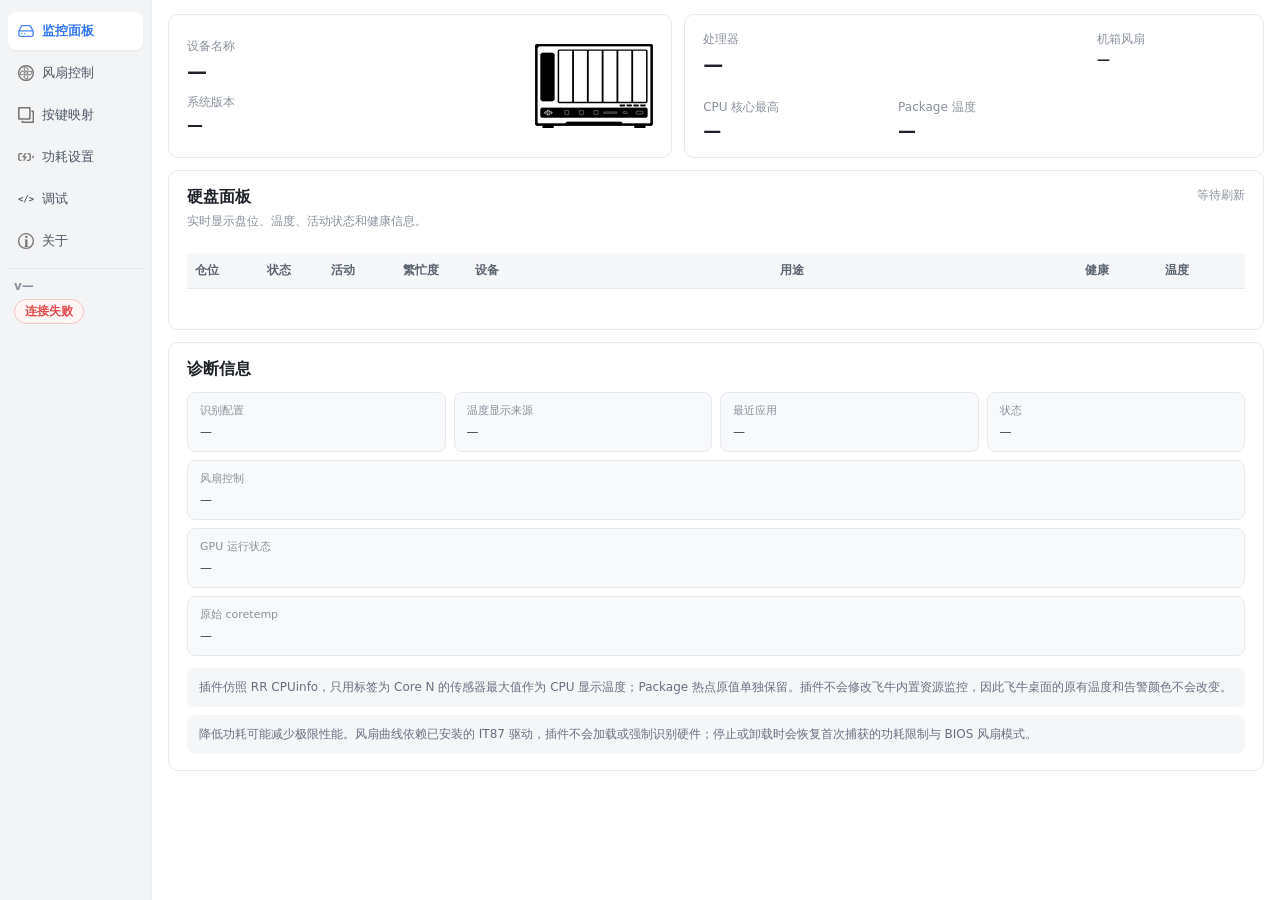
==== debian-tui/lanrenbao/ui/index.html @ d99d3976 "feat(debian-tui): native-Go tank panel, zero-dependency single-file delivery Rewrite the Debian fron" ====
<!doctype html>
<html lang="zh-CN">
<head>
  <meta charset="utf-8">
  <meta name="viewport" content="width=device-width, initial-scale=1">
  <title>TAD6S4N模块</title>
  <link rel="stylesheet" href="styles.css?v=0.10.8">
</head>
<body>
  <main class="shell">
    <div class="app-layout">
      <aside class="app-sidebar">
        <nav class="app-tabs" role="tablist" aria-label="插件功能">
          <button id="tab-temperature" type="button" role="tab" aria-selected="true" aria-controls="panel-temperature" tabindex="0"><img src="images/panel/监控面板图标.svg" alt="">监控面板</button>
          <button id="tab-fan" type="button" role="tab" aria-selected="false" aria-controls="panel-fan" tabindex="-1"><img src="images/panel/风扇控制图标.svg" alt="">风扇控制</button>
          <button id="tab-gpio" type="button" role="tab" aria-selected="false" aria-controls="panel-gpio" tabindex="-1"><img src="images/panel/按键映射图标.svg" alt="">按键映射</button>
          <button id="tab-power" type="button" role="tab" aria-selected="false" aria-controls="panel-power" tabindex="-1"><img src="images/panel/功耗设置图标.svg" alt="">功耗设置</button>
          <button id="tab-debug" type="button" role="tab" aria-selected="false" aria-controls="panel-debug" tabindex="-1"><span class="debug-tab-icon" aria-hidden="true">&lt;/&gt;</span>调试</button>
          <button id="tab-about" type="button" role="tab" aria-selected="false" aria-controls="panel-about" tabindex="-1"><img src="images/panel/关于我们图标.svg" alt="">关于</button>
        </nav>
        <section class="sidebar-meta" aria-label="插件信息">
          <span id="app-version" class="app-version">v—</span>
          <div class="health-summary">
            <span id="health" class="badge pending" tabindex="0" aria-describedby="health-tooltip">读取中</span>
            <div id="health-tooltip" class="health-tooltip" role="tooltip">正在读取模块状态…</div>
          </div>
        </section>
      </aside>

      <form id="config-form" class="tab-form">
        <section id="panel-temperature" class="tab-panel" role="tabpanel" aria-labelledby="tab-temperature">
          <section class="overview-grid" aria-label="设备状态">
            <article class="card device-identity">
              <div class="device-copy">
                <span>设备名称</span>
                <strong id="device-name">—</strong>
                <span>系统版本</span>
                <b id="os-version">—</b>
              </div>
              <img src="images/panel/设备外观图.svg" alt="TAD6S4N 设备外观">
            </article>
            <article class="card device-stats">
              <div class="processor-overview">
                <div>
                  <span>处理器</span>
                  <strong id="cpu-model">—</strong>
                </div>
                <div class="temperature-pair">
                  <p><span id="cpu-display-label">CPU 核心最高</span><b id="cpu-display-temperature">—</b></p>
                  <p><span>Package 温度</span><b id="package-temperature">—</b></p>
                </div>
              </div>
              <div class="fan-overview">
                <span>机箱风扇</span>
                <div id="fan-rpm-list" class="fan-rpm-list"><strong id="fan-rpm">—</strong></div>
              </div>
            </article>
          </section>

          <section class="card storage-panel" aria-labelledby="storage-heading">
            <div class="panel-heading">
              <div>
                <h2 id="storage-heading">硬盘面板</h2>
                <p>实时显示盘位、温度、活动状态和健康信息。</p>
              </div>
              <span id="storage-updated" class="table-meta">等待刷新</span>
            </div>
            <div id="storage-visual" class="storage-visual" aria-label="硬盘机箱槽位图"></div>
            <div class="table-scroll">
              <table class="status-table storage-table">
                <thead><tr><th class="storage-col-slot">仓位</th><th class="storage-col-state">状态</th><th class="storage-col-activity">活动</th><th class="storage-col-util">繁忙度</th><th class="storage-col-device"><span class="storage-head-device">设备</span><span class="storage-head-model">型号</span></th><th class="storage-col-purpose">用途</th><th class="storage-col-health">健康</th><th class="storage-col-temp">温度</th></tr></thead>
                <tbody id="storage-body"></tbody>
              </table>
            </div>
            <p id="storage-error" class="inline-status"></p>
          </section>

          <section class="card details">
            <h2>诊断信息</h2>
            <dl class="diagnostic-grid">
              <div class="diagnostic-card"><dt>识别配置</dt><dd id="profile">—</dd></div>
              <div class="diagnostic-card"><dt>温度显示来源</dt><dd id="temperature-source">—</dd></div>
              <div class="diagnostic-card"><dt>最近应用</dt><dd id="last-apply">—</dd></div>
              <div class="diagnostic-card"><dt>状态</dt><dd id="last-error">—</dd></div>
              <div class="diagnostic-card diagnostic-wide"><dt>风扇控制</dt><dd id="fan-control" class="diagnostic-chips">—</dd></div>
              <div class="diagnostic-card diagnostic-wide"><dt>GPU 运行状态</dt><dd id="gpu-runtime" class="diagnostic-chips">—</dd></div>
              <div class="diagnostic-card diagnostic-wide"><dt>原始 coretemp</dt><dd id="temperature-sensors" class="diagnostic-chips sensor-chips">—</dd></div>
            </dl>
            <p class="notice temperature-notice">插件仿照 RR CPUinfo，只用标签为 Core N 的传感器最大值作为 CPU 显示温度；Package 热点原值单独保留。插件不会修改飞牛内置资源监控，因此飞牛桌面的原有温度和告警颜色不会改变。</p>
            <p class="notice">降低功耗可能减少极限性能。风扇曲线依赖已安装的 IT87 驱动，插件不会加载或强制识别硬件；停止或卸载时会恢复首次捕获的功耗限制与 BIOS 风扇模式。</p>
          </section>
        </section>

        <section id="panel-fan" class="tab-panel" role="tabpanel" aria-labelledby="tab-fan" hidden>
          <div id="fan-driver-warning" class="fan-driver-warning" role="alert" hidden>
            <span class="warning-icon" aria-hidden="true">!</span>
            <div>
              <strong id="fan-warning-title">未检测到或未加载 IT87 风扇驱动</strong>
              <p><span id="fan-warning-description">风扇转速和 PWM 控制暂不可用。</span> <a id="fan-warning-driver-link" href="https://github.com/IamAyang233/fnos-it87-kmod" target="_blank" rel="noopener noreferrer">前往 GitHub 下载并安装 IT87 驱动</a></p>
            </div>
          </div>
          <section class="card fan-editor" aria-labelledby="fan-heading">
            <div class="panel-heading fan-heading">
              <div>
                <h2 id="fan-heading">CPU、HDD 与 NVMe 三温控曲线</h2>
                <p>三条曲线分别计算目标转速，始终采用较高值；传感器异常或达到紧急温度时自动满速。</p>
              </div>
              <label class="toggle"><input id="fan-enabled" type="checkbox"><span></span>启用风扇曲线</label>
            </div>

            <select id="fan-device" hidden aria-hidden="true"></select>
            <div class="field-grid fan-settings">
              <label class="field">
                <span>最低转速</span>
                <div class="input-wrap"><input id="fan-min" type="number" min="30" max="100" step="1" required><b>%</b></div>
                <small>为防止停转，最低允许 30%</small>
              </label>
              <label class="field">
                <span>紧急满速温度</span>
                <div class="input-wrap"><input id="fan-emergency" type="number" min="70" max="100" step="1" required><b>°C</b></div>
                <small>达到此温度立即强制 100%</small>
              </label>
              <label class="field">
                <span>采样间隔</span>
                <div class="input-wrap"><input id="fan-poll" type="number" min="1" max="10" step="1" required><b>秒</b></div>
                <small>建议保持 2 秒</small>
              </label>
            </div>

            <div class="curve-editors">
              <section class="curve-editor" aria-labelledby="cpu-curve-heading">
                <div class="curve-editor-heading">
                  <h3 id="cpu-curve-heading">CPU 温度曲线</h3>
                  <span>读取 coretemp 最高值</span>
                </div>
                <svg id="fan-curve-chart" class="curve-chart" viewBox="0 0 640 260" role="application" tabindex="0" aria-label="可拖拽的 CPU 温控曲线" aria-describedby="curve-help"></svg>
                <div class="curve-toolbar">
                  <div class="curve-actions">
                    <button id="curve-add" type="button">+ 增加节点</button>
                    <button id="curve-remove" type="button">删除选中节点</button>
                  </div>
                  <strong id="curve-selected">—</strong>
                </div>
                <fieldset class="curve-fan-selector"><legend>CPU 曲线控制的风扇</legend><div id="cpu-fan-options" class="curve-fan-options"></div></fieldset>
                <p id="curve-help">拖动圆点调整 CPU 温度和转速；支持 2–8 个节点，也可使用方向键微调。</p>
              </section>
              <section class="curve-editor" aria-labelledby="disk-curve-heading">
                <div class="curve-editor-heading">
                  <h3 id="disk-curve-heading">HDD/SATA 温度曲线</h3>
                  <span>取已勾选前置仓的最高温度</span>
                </div>
                <svg id="disk-curve-chart" class="curve-chart" viewBox="0 0 640 260" role="application" tabindex="0" aria-label="可拖拽的 HDD 温控曲线" aria-describedby="disk-curve-help"></svg>
                <div class="curve-toolbar">
                  <div class="curve-actions">
                    <button id="disk-curve-add" type="button">+ 增加节点</button>
                    <button id="disk-curve-remove" type="button">删除选中节点</button>
                  </div>
                  <strong id="disk-curve-selected">—</strong>
                </div>
                <fieldset class="curve-fan-selector"><legend>HDD/SATA 曲线控制的风扇</legend><div id="hdd-fan-options" class="curve-fan-options"></div></fieldset>
                <fieldset class="curve-slot-selector">
                  <legend>参与 HDD/SATA 温控的槽位</legend>
                  <p>取消勾选后，该槽位温度不再影响风扇；温度缓存约每 60 秒更新。</p>
                  <div id="hdd-slot-options" class="curve-slot-options"></div>
                </fieldset>
                <p id="disk-curve-help">默认 25°C 使用最低转速、35°C 使用 85%、50°C 使用 100%；温度来自前置 SATA 仓。</p>
              </section>
              <section class="curve-editor" aria-labelledby="nvme-curve-heading">
                <div class="curve-editor-heading">
                  <h3 id="nvme-curve-heading">NVMe 温度曲线</h3>
                  <span>取已勾选 M.2 槽的最高温度</span>
                </div>
                <svg id="nvme-curve-chart" class="curve-chart" viewBox="0 0 640 260" role="application" tabindex="0" aria-label="可拖拽的 NVMe 温控曲线" aria-describedby="nvme-curve-help"></svg>
                <div class="curve-toolbar">
                  <div class="curve-actions">
                    <button id="nvme-curve-add" type="button">+ 增加节点</button>
                    <button id="nvme-curve-remove" type="button">删除选中节点</button>
                  </div>
                  <strong id="nvme-curve-selected">—</strong>
                </div>
                <fieldset class="curve-fan-selector"><legend>NVMe 曲线控制的风扇</legend><div id="nvme-fan-options" class="curve-fan-options"></div></fieldset>
                <fieldset class="curve-slot-selector">
                  <legend>参与 NVMe/SSD 温控的槽位</legend>
                  <p>取消勾选后，该槽位温度不再影响风扇；全部取消则停用 NVMe 温控曲线。</p>
                  <div id="nvme-slot-options" class="curve-slot-options"></div>
                </fieldset>
                <p id="nvme-curve-help">默认沿用硬盘温控阈值，可独立拖拽调整；温度来自四个 M.2 槽位。</p>
              </section>
            </div>
            <p class="notice curve-notice">最终转速 = CPU、HDD/SATA 与 NVMe 三条曲线目标的最高值；某类盘温暂不可用时，该曲线不参与控制。</p>
          </section>
          <div class="actions app-actions">
            <button id="save-fan" type="button" class="primary">保存风扇控制</button>
          </div>
          <p id="message-fan" class="message" role="status" aria-live="polite"></p>
        </section>

        <section id="panel-gpio" class="tab-panel" role="tabpanel" aria-labelledby="tab-gpio" hidden>
          <section class="card gpio-editor" aria-labelledby="gpio-heading">
            <div class="panel-heading gpio-heading">
              <div>
                <h2 id="gpio-heading">机箱按键映射</h2>
                <p>固定读取主板 GPIO：复制键 0xA04/bit6、网络键 0xA00/bit3、后置重置键 0xA03/bit6；长按 3/9/15 秒可独立绑定内置动作或自定义 Bash 脚本。</p>
              </div>
              <label class="toggle"><input id="gpio-enabled" type="checkbox"><span></span>启用按键映射</label>
            </div>
            <div class="table-scroll">
              <table class="status-table gpio-table">
                <thead><tr><th>按键</th><th>长按 3 秒</th><th>长按 9 秒</th><th>长按 15 秒</th></tr></thead>
                <tbody>
                  <tr data-button="copy"><th data-label="按键"><span class="button-name"><img src="images/panel/复制按键.svg" alt="">复制按键</span></th><td data-label="长按 3 秒"><select class="gpio-action" data-stage="hold_3s"></select></td><td data-label="长按 9 秒"><select class="gpio-action" data-stage="hold_9s"></select></td><td data-label="长按 15 秒"><select class="gpio-action" data-stage="hold_15s"></select></td></tr>
                  <tr data-button="network"><th data-label="按键"><span class="button-name"><img src="images/panel/网络按键.svg" alt="">网络按键</span></th><td data-label="长按 3 秒"><select class="gpio-action" data-stage="hold_3s"></select></td><td data-label="长按 9 秒"><select class="gpio-action" data-stage="hold_9s"></select></td><td data-label="长按 15 秒"><select class="gpio-action" data-stage="hold_15s"></select></td></tr>
                  <tr data-button="rear_reset"><th data-label="按键"><span class="button-name"><img src="images/panel/RESET按键.svg" alt="">后置重置按键</span></th><td data-label="长按 3 秒"><select class="gpio-action" data-stage="hold_3s"></select></td><td data-label="长按 9 秒"><select class="gpio-action" data-stage="hold_9s"></select></td><td data-label="长按 15 秒"><select class="gpio-action" data-stage="hold_15s"></select></td></tr>
                </tbody>
              </table>
            </div>
            <p id="gpio-status" class="inline-status">按键映射默认关闭。</p>
            <p class="notice">短按不会触发动作；达到长按阈值时会尝试蜂鸣并闪灯确认，松开后执行对应动作。自定义脚本由插件服务以 root 运行，单次最长 30 秒并限制日志输出。请只保存你完全信任的脚本。</p>
          </section>
          <section class="card gpio-scripts-panel" aria-labelledby="gpio-scripts-heading">
            <div class="panel-heading">
              <div>
                <h2 id="gpio-scripts-heading">Shell 脚本管理</h2>
                <p>新增或编辑 Bash 脚本后，再到上方长按下拉框选择对应脚本；最后点击“保存按钮控制”统一持久化。</p>
              </div>
              <button id="gpio-script-add" type="button" class="primary">+ 新增脚本</button>
            </div>
            <div id="gpio-script-list" class="gpio-script-list"></div>
            <div id="gpio-script-editor" class="gpio-script-editor" hidden>
              <input id="gpio-script-id" type="hidden">
              <label class="field script-name-field">
                <span>脚本名称</span>
                <input id="gpio-script-name" class="text-input" type="text" maxlength="64" placeholder="例如：重启 Docker 服务" autocomplete="off">
              </label>
              <label class="script-body-label" for="gpio-script-body">Bash 脚本内容</label>
              <div class="bash-editor">
                <pre id="gpio-script-highlight" aria-hidden="true"><code></code></pre>
                <textarea id="gpio-script-body" aria-label="Bash 脚本内容" spellcheck="false" autocapitalize="off" autocomplete="off" wrap="off" placeholder="#!/usr/bin/env bash&#10;set -euo pipefail&#10;&#10;# 在这里编写脚本"></textarea>
              </div>
              <div class="script-editor-footer">
                <span id="gpio-script-size">0 / 65536 字节</span>
                <div class="actions">
                  <button id="gpio-script-cancel" type="button">取消</button>
                  <button id="gpio-script-commit" type="button" class="primary">应用脚本修改</button>
                </div>
              </div>
            </div>
            <p id="gpio-script-message" class="inline-status" role="status" aria-live="polite"></p>
            <p class="notice script-risk-notice">高风险功能：脚本拥有 root 权限，可以修改或删除系统数据。插件只负责固定使用 Bash、限制执行时间和输出大小，不会分析脚本是否安全。</p>
          </section>
          <div class="actions app-actions">
            <button id="save-gpio" type="button" class="primary">保存按钮控制</button>
          </div>
          <p id="message-gpio" class="message" role="status" aria-live="polite"></p>
        </section>

        <section id="panel-power" class="tab-panel" role="tabpanel" aria-labelledby="tab-power" hidden>
          <section class="card power-panel" aria-labelledby="power-heading">
            <div class="panel-heading">
              <div>
                <h2 id="power-heading">功耗模式</h2>
                <p>根据处理器自动提供节能、标准和性能配置，也可切换到自定义功耗。</p>
              </div>
              <label class="toggle"><input id="enabled" type="checkbox"><span></span>启用限制</label>
            </div>
            <div id="power-modes" class="power-modes" role="radiogroup" aria-label="功耗模式">
              <label><input type="radio" name="power-mode" value="saving"><span>节能</span></label>
              <label><input type="radio" name="power-mode" value="standard"><span>标准</span></label>
              <label><input type="radio" name="power-mode" value="performance"><span>性能</span></label>
              <label><input type="radio" name="power-mode" value="custom"><span>自定义</span></label>
            </div>
            <div class="power-current"><span>当前 PL1 <b id="current-pl1">—</b></span><span>当前 PL2 <b id="current-pl2">—</b></span></div>
            <div id="power-custom-fields" class="field-grid power-settings">
              <label class="field"><span>PL1 持续功耗</span><div class="input-wrap"><input id="pl1" type="number" step="1" required><b>W</b></div><small id="pl1-range">—</small></label>
              <label class="field"><span>PL2 短时功耗</span><div class="input-wrap"><input id="pl2" type="number" step="1" required><b>W</b></div><small id="pl2-range">—</small></label>
              <label class="field"><span>自动校验间隔</span><div class="input-wrap"><input id="interval" type="number" min="5" max="300" step="1" required><b>秒</b></div><small>系统或休眠恢复覆盖限制后自动重应用</small></label>
            </div>
            <p class="notice">预设值始终受当前处理器与 RAPL 硬件上限约束；性能模式不会越过插件识别的安全范围。</p>
          </section>
          <div class="actions app-actions">
            <button id="save-global" type="button" class="primary">保存功耗设置</button>
            <button id="apply-now" type="button">立即重应用</button>
            <button id="restore" type="button" class="danger">恢复安装前配置</button>
          </div>
          <p id="message-global" class="message" role="status" aria-live="polite"></p>
        </section>

        <section id="panel-debug" class="tab-panel" role="tabpanel" aria-labelledby="tab-debug" hidden>
          <section class="card debug-panel" aria-labelledby="debug-heading">
            <div class="panel-heading">
              <div>
                <h2 id="debug-heading">调试报告</h2>
                <p>生成可供排查问题使用的模块诊断报告。报告仅来自调试接口，不包含当前页面状态序列化。</p>
              </div>
            </div>
            <div class="actions debug-actions">
              <button id="debug-generate-report" type="button" class="primary">生成调试报告</button>
              <button id="debug-copy-report" type="button" disabled>复制报告</button>
              <button id="debug-download-report" type="button" disabled>下载报告</button>
              <button id="debug-open-issue" type="button" disabled>打开 GitHub Issue</button>
            </div>
            <p id="debug-report-meta" class="debug-report-meta">尚未生成报告</p>
            <textarea id="debug-report" class="debug-report" readonly spellcheck="false" aria-label="调试报告内容" placeholder="点击“生成调试报告”获取报告"></textarea>
            <p id="debug-status" class="message" role="status" aria-live="polite">可以生成一份新的调试报告。</p>
          </section>
        </section>

        <section id="panel-about" class="tab-panel" role="tabpanel" aria-labelledby="tab-about" hidden>
          <section class="card about-panel">
            <div class="about-heading">
              <img src="images/panel/设备外观图.svg" alt="TAD6S4N">
              <div>
                <h2>TAD6S4N模块</h2>
                <p>为 TANK TAD6S4N 机型定制，其它硬件目前未做完整适配。</p>
                <p class="about-version-line">当前版本 <strong id="about-version">v—</strong></p>
                <div class="about-health-line">
                  <span>运行状态</span>
                  <span id="about-health" class="badge pending">读取中</span>
                </div>
                <p id="about-health-detail" class="about-health-detail">正在读取模块状态…</p>
              </div>
            </div>
            <div class="about-features">
              <article><h3>监控面板</h3><p>显示主机名称、系统版本、CPU 型号温度、风扇转速，以及硬盘位置、温度、活动和健康状态。</p></article>
              <article><h3>风扇控制</h3><p>通过 CPU、HDD 和 NVMe 三条温度曲线智能调度散热，并支持按风扇独立选择温度来源。</p></article>
              <article><h3>按键映射</h3><p>适配前置复制、网络按键和后置 RESET 孔，每个按键支持四种触发时长与自定义 Bash 脚本。</p></article>
              <article><h3>功耗设置</h3><p>提供节能、标准、性能和自定义功耗模式，直观限制 PL1 与 PL2 功耗墙。</p></article>
            </div>
            <section class="about-project" aria-label="项目与更新">
              <div>
                <h3>项目与更新</h3>
                <p>可前往 GitHub 查看源码，或手动检查是否有新版本。进入插件时不会自动联网检查。</p>
              </div>
              <div class="about-actions">
                <a class="about-action" href="https://github.com/luodaoyi/TAD6S4N10G-fnos" target="_blank" rel="noopener noreferrer">GitHub 仓库</a>
                <button id="check-updates" type="button" class="primary">检查更新</button>
                <a id="update-release-link" class="about-action about-update-link" href="https://github.com/luodaoyi/TAD6S4N10G-fnos/releases" target="_blank" rel="noopener noreferrer" hidden>前往更新</a>
              </div>
              <p id="update-status" class="update-status" role="status" aria-live="polite">点击检查是否有新版本</p>
            </section>
            <p class="notice">风扇功能需要先安装 IT87 驱动。插件开发：<a href="https://mi-d.cn" target="_blank" rel="noopener noreferrer">mi-d.cn</a> · <a href="https://tank-g.taobao.com/" target="_blank" rel="noopener noreferrer">TANK</a></p>
          </section>
        </section>
      </form>
    </div>
  </main>
  <div id="app-modal" class="app-modal" hidden>
    <div class="app-modal-backdrop" data-modal-close></div>
    <div class="app-modal-dialog" role="dialog" aria-modal="true" aria-labelledby="app-modal-title">
      <h3 id="app-modal-title">详细信息</h3>
      <p id="app-modal-body"></p>
      <button id="app-modal-close" type="button" class="primary" data-modal-close>关闭</button>
    </div>
  </div>
  <script src="app.js?v=0.10.8" defer></script>
</body>
</html>
---- debian-tui/lanrenbao/ui/styles.css ----
:root {
  color-scheme: light;
  --bg: #f3f4f6;
  --sidebar: #f3f4f6;
  --surface: #ffffff;
  --line: #e6e8ed;
  --line-strong: #d5d9e0;
  --primary: #3478f6;
  --primary-hover: #2b6ae8;
  --primary-soft: #eaf2ff;
  --text: #1f2329;
  --muted: #8a919c;
  --label: #5c6470;
  --success: #2ba471;
  --warning: #d8922a;
  --danger: #e24c4c;
  --radius: 10px;
  --radius-sm: 6px;
  font-family: "PingFang SC", "Microsoft YaHei UI", "Microsoft YaHei", system-ui, sans-serif;
  color: var(--text);
  background: var(--bg);
}

* { box-sizing: border-box; }

html, body {
  height: 100%;
  margin: 0;
  overflow: hidden;
  background: var(--bg);
}

h2, h3, p { margin-top: 0; }
h2 {
  margin-bottom: 4px;
  color: var(--text);
  font-size: 16px;
  font-weight: 700;
  letter-spacing: 0;
}
h3 {
  margin-bottom: 0;
  font-size: 14px;
  font-weight: 700;
}

button, input, select, textarea { font: inherit; }

.shell,
.app-layout {
  height: 100%;
  min-height: 0;
  min-width: 0;
  overflow: hidden;
  background: var(--bg);
}

.app-layout {
  display: grid;
  grid-template-columns: 152px minmax(0, 1fr);
}

.app-sidebar {
  display: flex;
  flex-direction: column;
  min-width: 0;
  min-height: 0;
  padding: 12px 8px 10px;
  overflow-x: hidden;
  overflow-y: auto;
  overscroll-behavior: contain;
  border-right: 1px solid #eceef2;
  background: var(--sidebar);
}

.app-tabs {
  display: flex;
  flex: 0 0 auto;
  flex-direction: column;
  gap: 4px;
  min-height: auto;
  overflow: visible;
}

.app-tabs button {
  display: flex;
  gap: 8px;
  align-items: center;
  width: 100%;
  height: 38px;
  min-height: 38px;
  padding: 0 10px;
  border: 0;
  border-radius: 8px;
  color: #4b5563;
  background: transparent;
  text-align: left;
  font-size: 13px;
  font-weight: 500;
  cursor: pointer;
}

.app-tabs button > img {
  width: 16px;
  height: 16px;
  object-fit: contain;
  opacity: .72;
}

.debug-tab-icon {
  display: inline-flex;
  justify-content: center;
  align-items: center;
  width: 16px;
  height: 16px;
  color: currentColor;
  font: 700 9px/1 ui-monospace, SFMono-Regular, Menlo, Consolas, monospace;
}

.app-tabs button[aria-selected="true"] {
  color: var(--primary);
  background: #fff;
  box-shadow: 0 1px 2px rgba(31, 35, 41, .06);
  font-weight: 650;
}

.app-tabs button[aria-selected="true"] > img {
  opacity: 1;
  filter: invert(39%) sepia(86%) saturate(1804%) hue-rotate(201deg) brightness(98%) contrast(96%);
}

.app-tabs button:hover:not([aria-selected="true"]) { background: rgba(255, 255, 255, .55); }
.app-tabs button:focus-visible,
button:focus-visible,
select:focus-visible,
input:focus-visible,
.curve-chart:focus-visible,
.badge:focus-visible {
  outline: 2px solid rgba(52, 120, 246, .45);
  outline-offset: 2px;
}

.sidebar-meta {
  display: flex;
  flex-direction: column;
  gap: 6px;
  flex-shrink: 0;
  margin-top: 8px;
  padding: 10px 6px 2px;
  border-top: 1px solid var(--line);
  font-size: 12px;
}

.app-version {
  color: var(--muted);
  font-size: 12px;
  font-weight: 650;
}

#fan-device[hidden] { display: none !important; }

.badge {
  display: inline-flex;
  align-items: center;
  padding: 3px 10px;
  border: 1px solid var(--line);
  border-radius: 999px;
  color: var(--muted);
  background: #fff;
  font-size: 12px;
  font-weight: 650;
}

.badge.ok { color: var(--success); border-color: #bfe8d6; background: #f3fbf7; }
.badge.error { color: var(--danger); border-color: #f3c6c4; background: #fff6f5; }
.badge.pending { color: var(--muted); }

.health-summary { position: relative; align-self: flex-start; }
.health-summary .badge { cursor: help; }

.health-tooltip {
  position: fixed;
  z-index: 110;
  right: auto;
  bottom: 16px;
  left: 160px;
  width: min(360px, calc(100vw - 176px));
  max-height: calc(100vh - 32px);
  overflow: auto;
  padding: 10px 12px;
  border: 1px solid #e2e5ea;
  border-radius: 8px;
  color: #3a404c;
  background: #fff;
  box-shadow: 0 10px 28px rgba(31, 35, 41, .14);
  font-size: 12px;
  line-height: 1.6;
  white-space: pre-line;
  overflow-wrap: anywhere;
  opacity: 0;
  visibility: hidden;
  pointer-events: none;
}

.health-tooltip.visible,
.health-summary:hover .health-tooltip,
.health-summary:focus-within .health-tooltip {
  opacity: 1;
  visibility: visible;
}

.tab-form {
  min-width: 0;
  height: 100%;
  padding: 14px 16px 18px;
  overflow-x: hidden;
  overflow-y: auto;
  overscroll-behavior: contain;
  background: #fff;
}

.tab-panel {
  display: flex;
  flex-direction: column;
  gap: 12px;
  min-width: 0;
}

.tab-panel[hidden] { display: none !important; }

.card,
.panel,
.details {
  min-width: 0;
  padding: 16px 18px;
  border: 1px solid var(--line);
  border-radius: var(--radius);
  background: var(--surface);
}

.panel-heading {
  display: flex;
  justify-content: space-between;
  gap: 16px;
  align-items: flex-start;
  margin-bottom: 12px;
}

.panel-heading p,
small {
  color: var(--muted);
}

.panel-heading p {
  margin: 0;
  font-size: 12px;
  line-height: 1.55;
}

.fan-heading,
.gpio-heading { margin-bottom: 8px; }

.toggle {
  display: flex;
  gap: 8px;
  align-items: center;
  flex-shrink: 0;
  color: #3d4350;
  font-size: 13px;
  font-weight: 650;
  white-space: nowrap;
  cursor: pointer;
}

.toggle input { position: absolute; opacity: 0; }

.toggle span {
  position: relative;
  width: 36px;
  height: 20px;
  border-radius: 999px;
  background: #cfd3db;
  transition: .18s;
}

.toggle span::after {
  content: "";
  position: absolute;
  top: 2px;
  left: 2px;
  width: 16px;
  height: 16px;
  border-radius: 50%;
  background: #fff;
  box-shadow: 0 1px 3px rgba(0, 0, 0, .16);
  transition: .18s;
}

.toggle input:checked + span { background: var(--primary); }
.toggle input:checked + span::after { transform: translateX(16px); }

.field > span,
.script-body-label {
  display: block;
  margin-bottom: 6px;
  color: #4b5563;
  font-size: 12px;
  font-weight: 650;
}

.field-grid {
  display: grid;
  grid-template-columns: repeat(3, minmax(0, 1fr));
  gap: 12px;
}

.input-wrap {
  display: flex;
  align-items: center;
  overflow: hidden;
  border: 1px solid var(--line-strong);
  border-radius: var(--radius-sm);
  background: #fff;
}

input[type="number"] {
  min-width: 0;
  width: 100%;
  padding: 8px 10px;
  border: 0;
  outline: 0;
  color: var(--text);
  background: transparent;
  font-size: 14px;
}

select {
  width: 100%;
  max-width: 100%;
  padding: 7px 10px;
  border: 1px solid var(--line-strong);
  border-radius: 8px;
  outline: 0;
  color: var(--text);
  background: #fff;
  font-size: 12px;
}

select:focus,
.input-wrap:focus-within,
.text-input:focus {
  border-color: #8cb4ff;
  box-shadow: 0 0 0 3px rgba(52, 120, 246, .12);
}

.input-wrap b {
  padding-right: 10px;
  color: var(--muted);
  font-size: 12px;
}

small {
  display: block;
  margin-top: 5px;
  font-size: 11px;
  line-height: 1.4;
}

.overview-grid {
  display: grid;
  grid-template-columns: minmax(0, 1fr) minmax(0, 1.15fr);
  gap: 12px;
}

.device-identity,
.device-stats {
  min-width: 0;
  min-height: 0;
}

.device-identity {
  display: flex;
  justify-content: space-between;
  gap: 12px;
  align-items: center;
}

.device-copy { min-width: 0; }

.overview-grid span,
.device-stats span,
.fan-overview > span {
  display: block;
  margin-bottom: 4px;
  color: var(--muted);
  font-size: 12px;
}

.device-identity strong,
.processor-overview strong {
  display: block;
  margin-bottom: 10px;
  color: var(--text);
  font-size: 20px;
  line-height: 1.25;
  overflow-wrap: anywhere;
}

.device-identity b,
.temperature-pair b {
  display: block;
  font-size: 16px;
  font-weight: 700;
}

.device-identity img {
  flex: 0 0 118px;
  width: 118px;
  max-height: 88px;
  object-fit: contain;
}

.device-stats {
  display: grid;
  grid-template-columns: minmax(0, 1fr) minmax(148px, auto);
  gap: 16px;
  align-items: start;
}

.processor-overview { display: grid; gap: 12px; min-width: 0; }

.temperature-pair {
  display: grid;
  grid-template-columns: 1fr 1fr;
  gap: 12px;
}

.temperature-pair p { margin: 0; }
.temperature-pair b { font-size: 18px; }

.fan-overview { min-width: 148px; }

.fan-rpm-list {
  display: grid;
  gap: 6px;
}

.fan-rpm-list p,
.fan-rpm-list strong {
  display: flex;
  justify-content: space-between;
  gap: 10px;
  align-items: baseline;
  margin: 0;
  color: var(--text);
  font-size: 13px;
  font-weight: 700;
  white-space: nowrap;
}

.fan-rpm-list p span {
  margin: 0;
  color: var(--muted);
  font-size: 11px;
  font-weight: 650;
}

.fan-rpm-list p strong {
  display: inline;
  font-size: 13px;
}

.storage-visual {
  display: grid;
  grid-template-columns: minmax(0, 52fr) minmax(0, 43fr);
  gap: clamp(18px, 3vw, 44px);
  align-items: flex-start;
  justify-content: start;
  width: auto;
  max-width: 1100px;
  margin-top: 4px;
  overflow: hidden;
}

.storage-visual-group {
  width: 100%;
  min-width: 0;
  margin: 0;
}

.storage-visual-front { padding-top: 0; }

.storage-visual-m2 .storage-visual-caption {
  position: absolute;
  z-index: 2;
  top: 13.8%;
  left: 50%;
  margin: 0;
  color: #3b424f;
  font-size: clamp(13px, 1.7vw, 16px);
  font-weight: 700;
  line-height: 1.2;
  letter-spacing: .02em;
  text-align: center;
  white-space: nowrap;
  pointer-events: none;
  transform: translate(-50%, -50%);
}

.storage-visual-frame {
  position: relative;
  overflow: hidden;
  background: transparent;
}

.storage-visual-front .storage-visual-frame { width: 100%; aspect-ratio: 37177 / 23931; }
.storage-visual-m2 .storage-visual-frame { width: 100%; aspect-ratio: 347688 / 195718; }

.storage-visual-base {
  display: block;
  width: 100%;
  height: 100%;
  object-fit: contain;
}

.storage-visual-slot {
  position: absolute;
  min-width: 0;
  min-height: 0;
  padding: 0;
  border: 0;
  color: #424955;
  background: transparent;
  text-align: center;
  line-height: 1.15;
  transform: translate(-50%, -50%);
}

.storage-slot-overlay {
  position: absolute;
  inset: 0;
  width: 100%;
  height: 100%;
  object-fit: fill;
}

.storage-slot-overlay.flipped { transform: scaleX(-1); }
.storage-slot-overlay[hidden] { display: none; }

.storage-slot-text {
  position: absolute;
  z-index: 1;
  inset: 0;
  display: flex;
  flex-direction: column;
  justify-content: center;
  align-items: center;
  gap: 2px;
  min-width: 0;
  overflow: hidden;
  padding: 0;
  pointer-events: none;
}

.storage-slot-text b,
.storage-slot-text span {
  position: static;
  max-width: 100%;
  overflow: hidden;
  text-align: center;
  text-overflow: ellipsis;
  white-space: nowrap;
  transform: none;
}
.storage-slot-text b {
  color: #2f3642;
  font-size: 22px;
  font-weight: 800;
  line-height: 1;
}
.storage-slot-text span {
  color: #353b45;
  font-size: 11px;
  font-weight: 700;
  line-height: 1.15;
}
.storage-slot-text small {
  display: block;
  color: #4b5360;
  font-size: 10px;
  font-weight: 650;
  line-height: 1.1;
}

.storage-visual-slot.tone-red .storage-slot-text span,
.storage-visual-slot.tone-red .storage-slot-text small { color: var(--danger); }
.storage-visual-slot.tone-blue .storage-slot-text span,
.storage-visual-slot.tone-blue .storage-slot-text small { color: #1f6fad; }
.storage-visual-slot.tone-gray .storage-slot-text b,
.storage-visual-slot.tone-gray .storage-slot-text small { color: #5b6573; }
.storage-visual-slot.is-empty .storage-slot-text b,
.storage-visual-slot.is-empty .storage-slot-text small {
  color: #f4f6f8;
  text-shadow: 0 1px 2px rgba(31, 35, 41, .35);
}
.storage-visual-slot.is-empty .storage-slot-text span { display: none; }

.storage-visual-front .storage-visual-slot { width: 12.5%; height: 67.8%; top: 47.85%; }
.storage-visual-front .storage-visual-slot[data-slot="front-6"] { left: 15.5%; }
.storage-visual-front .storage-visual-slot[data-slot="front-5"] { left: 29.3%; }
.storage-visual-front .storage-visual-slot[data-slot="front-4"] { left: 43.1%; }
.storage-visual-front .storage-visual-slot[data-slot="front-3"] { left: 56.9%; }
.storage-visual-front .storage-visual-slot[data-slot="front-2"] { left: 70.7%; }
.storage-visual-front .storage-visual-slot[data-slot="front-1"] { left: 84.5%; }

.storage-visual-m2 .storage-visual-slot { width: 37.6%; height: 25.4%; }
.storage-visual-m2 .storage-visual-slot[data-slot="m2-4"] { left: 30.66%; top: 42.9%; }
.storage-visual-m2 .storage-visual-slot[data-slot="m2-2"] { left: 69.34%; top: 42.9%; }
.storage-visual-m2 .storage-visual-slot[data-slot="m2-3"] { left: 30.66%; top: 71.3%; }
.storage-visual-m2 .storage-visual-slot[data-slot="m2-1"] { left: 69.34%; top: 71.3%; }
.storage-visual-m2 .storage-slot-text {
  inset: 10% 12%;
  display: grid;
  grid-template-columns: auto auto;
  grid-template-rows: auto auto;
  justify-content: center;
  align-content: center;
  align-items: center;
  justify-items: start;
  column-gap: 8px;
  row-gap: 0;
}
.storage-visual-m2 .storage-slot-text b {
  grid-column: 1;
  grid-row: 1 / span 2;
  font-size: 26px;
  line-height: 1;
}
.storage-visual-m2 .storage-slot-text small {
  display: block;
  grid-column: 2;
  grid-row: 1;
  font-size: 13px;
  line-height: 1.05;
  white-space: nowrap;
  transform: translateY(-3px);
}
.storage-visual-m2 .storage-slot-text span {
  grid-column: 2;
  grid-row: 2;
  font-size: 13px;
  line-height: 1.05;
  transform: translateY(-3px);
}

.table-meta {
  color: var(--muted);
  font-size: 12px;
  white-space: nowrap;
}

.table-scroll {
  width: 100%;
  margin-top: 10px;
  overflow-x: auto;
}

.status-table {
  width: 100%;
  min-width: 0;
  table-layout: fixed;
  border-collapse: collapse;
  font-size: 12px;
}

.status-table th,
.status-table td {
  min-width: 0;
  padding: 9px 8px;
  border-bottom: 1px solid var(--line);
  text-align: left;
  vertical-align: middle;
  overflow-wrap: anywhere;
}

.status-table thead th {
  color: var(--label);
  background: #f6f7f9;
  font-size: 12px;
  font-weight: 650;
}

.status-table tbody th { color: #303641; font-weight: 650; white-space: nowrap; }
.status-table .storage-empty td,
.status-table .storage-empty .storage-card-head { color: #5c6470; }
.status-table .storage-present td:nth-child(2) { color: #2f86bc; font-weight: 650; }
.status-table .storage-used td:nth-child(2) { color: var(--success); font-weight: 650; }
.status-table .storage-warning td:nth-child(2),
.status-table .storage-warning td:nth-child(7),
.status-table .storage-hot td:nth-child(8) { color: var(--danger); font-weight: 650; }

.storage-chip {
  display: inline-flex;
  align-items: center;
  max-width: 100%;
  padding: 3px 8px;
  border: 1px solid #d5d9e0;
  border-radius: 6px;
  color: #2f3642;
  background: #f3f5f7;
  font-size: 12px;
  font-weight: 700;
  line-height: 1.2;
  white-space: nowrap;
}
.storage-chip.tone-ok { color: #1f7a54; border-color: #b7e2ce; background: #eef8f3; }
.storage-chip.tone-danger { color: #c43b3b; border-color: #f0c4c1; background: #fff2f1; }
.storage-chip.tone-busy { color: #a86410; border-color: #efd0a0; background: #fff6e8; }
.storage-chip.tone-sleep { color: #1f6fad; border-color: #b7d4ee; background: #e8f2fb; }
.storage-chip.tone-idle { color: #3d4654; border-color: #c5cbd4; background: #e8eaee; }
.storage-chip.tone-temp { color: #2f3642; border-color: #d5d9e0; background: #f3f5f7; }
.storage-chip.tone-muted { color: #4b5360; border-color: #d5d9e0; background: #eef0f3; }
button.storage-chip {
  margin: 0;
  height: auto;
  font: inherit;
}
.storage-chip.is-action { cursor: pointer; }
.storage-chip.is-action:hover { filter: brightness(.97); }
.storage-visual-slot.is-action { cursor: pointer; }
.storage-col-health .storage-chip {
  max-width: 100%;
  overflow: hidden;
  text-overflow: ellipsis;
}

.app-modal {
  position: fixed;
  inset: 0;
  z-index: 200;
  display: grid;
  place-items: center;
  padding: 16px;
}
.app-modal[hidden] { display: none !important; }
.app-modal-backdrop {
  position: absolute;
  inset: 0;
  background: rgba(31, 35, 41, .42);
}
.app-modal-dialog {
  position: relative;
  z-index: 1;
  display: grid;
  gap: 12px;
  width: min(480px, 100%);
  max-height: min(72vh, 560px);
  overflow: auto;
  padding: 18px 18px 16px;
  border: 1px solid var(--line);
  border-radius: 12px;
  background: #fff;
  box-shadow: 0 18px 48px rgba(31, 35, 41, .22);
}
.app-modal-dialog h3 {
  margin: 0;
  color: var(--text);
  font-size: 16px;
}
.app-modal-dialog p {
  margin: 0;
  color: #3a404c;
  font-size: 13px;
  line-height: 1.65;
  overflow-wrap: anywhere;
  white-space: pre-wrap;
}
.app-modal-dialog button { justify-self: end; }
body.modal-open { overflow: hidden; }

.storage-table th:nth-child(1), .storage-table td:nth-child(1) { width: 72px; }
.storage-table th:nth-child(2), .storage-table td:nth-child(2) { width: 64px; }
.storage-table th:nth-child(3), .storage-table td:nth-child(3) { width: 72px; }
.storage-table th:nth-child(4), .storage-table td:nth-child(4) { width: 72px; }
.storage-table th:nth-child(7), .storage-table td:nth-child(7) { width: 80px; }
.storage-table th:nth-child(8), .storage-table td:nth-child(8) { width: 88px; }
.storage-table .storage-col-device {
  width: auto;
  min-width: 0;
  overflow: hidden;
}
.storage-device {
  min-width: 0;
  overflow: hidden;
}
.storage-model,
.storage-device-meta,
.storage-device-extra {
  display: block;
  min-width: 0;
  overflow: hidden;
  text-overflow: ellipsis;
  white-space: nowrap;
}
.storage-device-extra,
.storage-card-head,
.storage-head-model { display: none; }

.inline-status {
  min-height: 16px;
  margin: 8px 0 0;
  color: var(--muted);
  font-size: 12px;
  line-height: 1.5;
}

.inline-status.error { color: var(--danger); }

.diagnostic-grid {
  display: grid;
  grid-template-columns: repeat(4, minmax(0, 1fr));
  gap: 8px;
  margin: 12px 0;
}

.diagnostic-card {
  min-width: 0;
  padding: 10px 12px;
  border: 1px solid var(--line);
  border-radius: 8px;
  background: #f8f9fb;
}

.diagnostic-card dt { margin-bottom: 5px; color: var(--muted); font-size: 11px; }
.diagnostic-card dd {
  min-width: 0;
  margin: 0;
  color: #3a404c;
  font-size: 12px;
  line-height: 1.5;
  overflow-wrap: anywhere;
}

.diagnostic-card.diagnostic-wide { grid-column: 1 / -1; }
.diagnostic-chips { display: flex; flex-wrap: wrap; gap: 6px; }

.diagnostic-chip {
  display: inline-flex;
  max-width: 100%;
  gap: 6px;
  align-items: center;
  padding: 4px 8px;
  border: 1px solid #e0e3e8;
  border-radius: 6px;
  background: #fff;
  overflow-wrap: anywhere;
}

.diagnostic-chip b { color: #475065; font-size: 11px; white-space: nowrap; }
.diagnostic-chip.ok, .diagnostic-ok { color: var(--success); }
.diagnostic-chip.muted { color: var(--muted); }
.diagnostic-chip.warning, .diagnostic-error { color: var(--danger); }

.notice {
  margin: 0;
  padding: 10px 12px;
  border-radius: 8px;
  color: #687080;
  background: #f4f6f8;
  font-size: 12px;
  line-height: 1.6;
}

.temperature-notice { margin-bottom: 8px; }
.details .notice + .notice { margin-top: 8px; }

.fan-driver-warning {
  display: flex;
  gap: 10px;
  align-items: flex-start;
  padding: 12px 14px;
  border: 1px solid #f0b8b5;
  border-radius: var(--radius);
  color: #a73430;
  background: #fff1f0;
}

.fan-driver-warning[hidden] { display: none; }

.warning-icon {
  display: grid;
  flex: 0 0 22px;
  place-items: center;
  width: 22px;
  height: 22px;
  border-radius: 50%;
  color: #fff;
  background: var(--danger);
  font-size: 13px;
  font-weight: 800;
}

.fan-driver-warning strong { display: block; margin: 1px 0 4px; font-size: 13px; }
.fan-driver-warning p { margin: 0; color: #9a4b47; font-size: 12px; line-height: 1.55; }
.fan-driver-warning a { color: #c43732; font-weight: 700; text-underline-offset: 2px; }

.fan-settings { margin-top: 4px; }

.curve-editors {
  display: grid;
  grid-template-columns: 1fr;
  gap: 12px;
  margin-top: 14px;
}

.curve-editor {
  min-width: 0;
  padding: 14px;
  border: 1px solid var(--line);
  border-radius: 8px;
  background: #f8f9fb;
}

.curve-editor-heading {
  display: flex;
  justify-content: space-between;
  gap: 10px;
  align-items: baseline;
  margin-bottom: 10px;
}

.curve-editor-heading h3 { color: #343a46; }
.curve-editor-heading span { color: var(--muted); font-size: 12px; text-align: right; }

.curve-chart {
  display: block;
  width: 100%;
  max-width: none;
  min-height: 0;
  height: auto;
  aspect-ratio: 640 / 260;
  overflow: hidden;
  border: 1px solid #e2e5ea;
  border-radius: 8px;
  background: #fff;
  cursor: grab;
  touch-action: none;
  user-select: none;
}

.curve-chart.dragging { cursor: grabbing; }
.tab-form.busy .curve-chart { pointer-events: none; opacity: .72; }
.curve-node { cursor: grab; }
.curve-node-hit { fill: transparent; stroke: transparent; pointer-events: all; }
.curve-node-label { pointer-events: none; paint-order: stroke; stroke: #fff; stroke-width: 4px; stroke-linejoin: round; }

.curve-toolbar {
  display: flex;
  justify-content: space-between;
  gap: 10px;
  align-items: center;
  width: 100%;
  margin-top: 10px;
}

.curve-actions { display: flex; flex-wrap: wrap; gap: 6px; }
.curve-toolbar strong { color: var(--primary); font-size: 13px; }

#curve-remove,
#disk-curve-remove,
#nvme-curve-remove {
  color: var(--danger);
  border-color: #f0c9c6;
  background: #fff7f6;
}

.curve-fan-selector,
.curve-slot-selector {
  width: 100%;
  min-width: 0;
  margin: 12px 0 0;
  padding: 10px 12px 12px;
  border: 1px solid #dfe3e9;
  border-radius: 8px;
  background: #fff;
}

.curve-fan-selector legend,
.curve-slot-selector legend {
  padding: 0 4px;
  color: #3b424f;
  font-size: 12px;
  font-weight: 700;
}

.curve-slot-selector > p {
  margin: 0 0 8px;
  color: var(--muted);
  font-size: 11px;
  line-height: 1.5;
}

.curve-fan-options,
.curve-slot-options {
  display: flex;
  flex-wrap: wrap;
  gap: 6px;
  color: var(--muted);
  font-size: 12px;
}

.curve-slot-options {
  display: grid;
  grid-template-columns: repeat(auto-fit, minmax(108px, 1fr));
}

.curve-fan-option,
.curve-slot-option {
  display: grid;
  grid-template-columns: auto minmax(0, 1fr);
  gap: 1px 8px;
  align-items: center;
  min-width: 0;
  padding: 7px 9px;
  border: 1px solid var(--line);
  border-radius: 8px;
  background: #f8f9fb;
  cursor: pointer;
}

.curve-fan-option { min-width: 112px; }
.curve-fan-option input,
.curve-slot-option input { grid-row: 1 / 3; margin: 0; accent-color: var(--primary); }
.curve-fan-option b,
.curve-slot-option b { color: #3d4451; font-size: 12px; }
.curve-fan-option small,
.curve-slot-option small { margin: 0; font-size: 10px; white-space: nowrap; }

.curve-slot-option.storage-warning { border-color: #f0c1be; background: #fff5f4; }
.curve-slot-option.storage-warning b,
.curve-slot-option.storage-warning small { color: var(--danger); }
.curve-slot-option.storage-empty { border-style: dashed; opacity: .65; }
.curve-slot-option:focus-within,
.curve-fan-option:focus-within {
  border-color: #8cb4ff;
  box-shadow: 0 0 0 3px rgba(52, 120, 246, .11);
}

#curve-help,
#disk-curve-help,
#nvme-curve-help {
  margin: 8px 0 0;
  color: var(--muted);
  font-size: 12px;
  line-height: 1.5;
}

.curve-notice { margin-top: 12px; }

.gpio-table { table-layout: fixed; }
.gpio-table th:first-child,
.gpio-table td:first-child,
.gpio-table tbody th { width: 132px; }
.gpio-table select { min-width: 0; padding: 8px 10px; border-radius: 8px; font-size: 12px; }
.gpio-table select:disabled { cursor: not-allowed; opacity: .55; }

.button-name {
  display: inline-flex;
  gap: 8px;
  align-items: center;
  color: #303641;
  font-size: 13px;
}

.button-name img { width: 22px; height: 22px; object-fit: contain; }

.gpio-scripts-panel .panel-heading { align-items: center; }

.gpio-script-list {
  display: grid;
  grid-template-columns: repeat(auto-fit, minmax(220px, 1fr));
  gap: 8px;
  margin-top: 4px;
}

.gpio-script-empty {
  grid-column: 1 / -1;
  margin: 0;
  padding: 18px;
  border: 1px dashed var(--line-strong);
  border-radius: 8px;
  color: var(--muted);
  background: #fafbfc;
  text-align: center;
  font-size: 13px;
}

.gpio-script-card {
  min-width: 0;
  padding: 12px;
  border: 1px solid var(--line);
  border-radius: 8px;
  background: #f8f9fb;
}

.gpio-script-card strong {
  display: block;
  overflow: hidden;
  color: #303641;
  font-size: 13px;
  text-overflow: ellipsis;
  white-space: nowrap;
}

.gpio-script-card small { margin: 4px 0 8px; }
.gpio-script-card .actions { gap: 6px; padding: 0; }
.gpio-script-card button { height: 28px; padding: 0 10px; font-size: 12px; }
.gpio-script-card .delete-script { color: var(--danger); border-color: #f0c9c6; background: #fff7f6; }

.gpio-script-editor {
  margin-top: 12px;
  padding: 14px;
  border: 1px solid #dfe3ea;
  border-radius: 8px;
  background: #f8f9fb;
}

.gpio-script-editor[hidden] { display: none; }
.script-name-field { display: block; margin-bottom: 12px; }

.text-input {
  width: 100%;
  padding: 8px 10px;
  border: 1px solid var(--line-strong);
  border-radius: var(--radius-sm);
  outline: 0;
  color: var(--text);
  background: #fff;
  font-size: 13px;
}

.bash-editor {
  position: relative;
  height: 280px;
  overflow: hidden;
  border: 1px solid #263548;
  border-radius: 8px;
  background: #101823;
}

.bash-editor pre,
.bash-editor textarea {
  position: absolute;
  inset: 0;
  width: 100%;
  height: 100%;
  margin: 0;
  padding: 12px 14px;
  border: 0;
  font: 13px/1.65 ui-monospace, SFMono-Regular, Menlo, Monaco, Consolas, "Liberation Mono", "Courier New", monospace;
  letter-spacing: 0;
  tab-size: 2;
  white-space: pre;
}

.bash-editor pre { overflow: auto; color: #d7e1ee; pointer-events: none; scrollbar-width: none; }
.bash-editor pre::-webkit-scrollbar { display: none; }
.bash-editor code { font: inherit; }

.bash-editor textarea {
  z-index: 1;
  resize: none;
  outline: 0;
  color: transparent;
  background: transparent;
  caret-color: #f5f8fc;
  -webkit-text-fill-color: transparent;
  overflow: auto;
}

.bash-editor textarea::selection { background: rgba(92, 141, 255, .35); }
.bash-token-comment { color: #72869e; font-style: italic; }
.bash-token-string { color: #9dd274; }
.bash-token-variable { color: #70c8e8; }
.bash-token-keyword { color: #d49cf4; font-weight: 650; }
.bash-token-number { color: #f0b36b; }

.script-editor-footer {
  display: flex;
  justify-content: space-between;
  gap: 12px;
  align-items: center;
  margin-top: 10px;
}

.script-editor-footer > span {
  color: var(--muted);
  font: 11px/1.4 ui-monospace, SFMono-Regular, Menlo, Consolas, monospace;
}

.script-editor-footer > span.error { color: var(--danger); }
.script-risk-notice { margin-top: 12px; color: #8f403c; background: #fff2f1; }

.power-modes {
  display: inline-grid;
  grid-template-columns: repeat(4, minmax(72px, 1fr));
  gap: 4px;
  margin-top: 4px;
  padding: 3px;
  border-radius: 8px;
  background: #f0f2f6;
}

.power-modes label { cursor: pointer; }
.power-modes input { position: absolute; opacity: 0; }

.power-modes span {
  display: block;
  margin: 0;
  padding: 7px 12px;
  border-radius: 6px;
  color: #4b5563;
  text-align: center;
  font-size: 13px;
  font-weight: 650;
}

.power-modes input:checked + span {
  color: #fff;
  background: var(--primary);
}

.power-current {
  display: flex;
  flex-wrap: wrap;
  gap: 18px;
  margin: 12px 0 4px;
  color: var(--muted);
  font-size: 13px;
}

.power-current b { margin-left: 4px; color: var(--text); }
.power-settings { padding-top: 8px; }
.power-settings.preset-active .input-wrap { background: #f5f6f8; }
.power-settings input[readonly] { color: #555d6a; cursor: default; }

.about-heading {
  display: flex;
  gap: 20px;
  align-items: center;
  padding-bottom: 16px;
  border-bottom: 1px solid var(--line);
}

.about-heading img { width: 168px; max-height: 118px; object-fit: contain; }
.about-heading h2 { font-size: 22px; }
.about-heading p { margin: 0; color: #5c6470; font-size: 13px; }
.about-version-line { margin-top: 8px !important; }
.about-version-line strong { color: var(--text); font-weight: 700; }
.about-health-line {
  display: flex;
  gap: 8px;
  align-items: center;
  margin-top: 10px;
  color: var(--label);
  font-size: 13px;
}
.about-health-detail {
  margin: 6px 0 0 !important;
  color: #4b5360 !important;
  font-size: 12px !important;
  line-height: 1.55 !important;
  white-space: pre-line;
}

.about-features {
  display: grid;
  grid-template-columns: 1fr 1fr;
  gap: 10px;
  margin: 16px 0;
}

.about-features article {
  padding: 14px;
  border: 1px solid var(--line);
  border-radius: 8px;
  background: #fafbfc;
}

.about-features h3 { margin-bottom: 6px; font-size: 14px; }
.about-features p { margin: 0; color: #656d7b; font-size: 13px; line-height: 1.65; }
.about-panel a { color: var(--primary); text-decoration: none; }
.about-panel a:hover { text-decoration: underline; text-underline-offset: 3px; }

.about-project {
  display: flex;
  flex-direction: column;
  gap: 10px;
  margin: 0 0 16px;
  padding: 14px;
  border: 1px solid var(--line);
  border-radius: 8px;
  background: #fafbfc;
}

.about-project h3 { margin-bottom: 6px; font-size: 14px; }
.about-project p { margin: 0; color: #656d7b; font-size: 13px; line-height: 1.65; }

.about-actions {
  display: flex;
  flex-wrap: wrap;
  gap: 8px;
  align-items: center;
}

.about-action {
  display: inline-flex;
  justify-content: center;
  align-items: center;
  height: 32px;
  padding: 0 14px;
  border: 1px solid var(--line-strong);
  border-radius: 8px;
  color: var(--primary);
  background: #fff;
  font-size: 13px;
  font-weight: 650;
  text-decoration: none;
}

.about-action:hover {
  border-color: #aeb6c2;
  background: #fafbfc;
  text-decoration: none;
}

.about-update-link {
  color: #fff;
  border-color: var(--primary);
  background: var(--primary);
}

.about-update-link:hover {
  color: #fff;
  border-color: var(--primary-hover);
  background: var(--primary-hover);
}

.about-update-link[hidden] { display: none; }

.update-status { min-height: 17px; color: var(--muted); font-size: 12px; line-height: 1.45; }
.update-status.ok { color: var(--success); }
.update-status.error { color: var(--danger); }

.debug-actions { margin-bottom: 10px; }
.debug-report-meta { min-height: 17px; margin: 0 0 8px; color: var(--muted); font-size: 12px; }
.debug-report {
  display: block;
  width: 100%;
  min-width: 0;
  min-height: 360px;
  padding: 12px 14px;
  border: 1px solid var(--line-strong);
  border-radius: 8px;
  resize: vertical;
  outline: 0;
  color: #303641;
  background: #f8f9fb;
  font: 12px/1.6 ui-monospace, SFMono-Regular, Menlo, Monaco, Consolas, "Liberation Mono", "Courier New", monospace;
  white-space: pre;
  overflow: auto;
}
.debug-report:focus { border-color: #8cb4ff; box-shadow: 0 0 0 3px rgba(52, 120, 246, .12); }

.actions {
  display: flex;
  flex-wrap: wrap;
  gap: 8px;
  padding: 0;
}

.app-actions { margin-top: 0; }

button {
  height: 32px;
  padding: 0 14px;
  border: 1px solid var(--line-strong);
  border-radius: 8px;
  color: #3b424f;
  background: #fff;
  font-size: 13px;
  font-weight: 620;
  cursor: pointer;
}

button:hover { border-color: #c3c9d4; background: #fafbfc; }
button:disabled { cursor: wait; opacity: .52; }

button.primary {
  color: #fff;
  border-color: var(--primary);
  background: var(--primary);
}

button.primary:hover { border-color: var(--primary-hover); background: var(--primary-hover); }

button.danger {
  margin-left: auto;
  color: var(--danger);
  border-color: #f0c9c6;
  background: #fff7f6;
}

.message {
  min-height: 18px;
  margin: 0;
  color: var(--success);
  font-size: 13px;
}

.message.error { color: var(--danger); }

@media (max-width: 1023px) {
  .overview-grid,
  .device-stats,
  .diagnostic-grid,
  .about-features,
  .field-grid { grid-template-columns: 1fr 1fr; }
  .fan-overview { grid-column: 1 / -1; min-width: 0; }
  .app-layout { grid-template-columns: 152px minmax(0, 1fr); }
  .storage-visual {
    grid-template-columns: minmax(0, 1fr);
    gap: 12px;
    justify-items: start;
    width: auto;
    max-width: 1100px;
  }
  .storage-visual-group { width: auto; max-width: 100%; }
  .curve-chart {
    width: 100%;
    max-width: none;
  }
  .storage-table .storage-col-activity,
  .storage-table .storage-col-purpose { display: none; }
  .storage-head-device { display: none; }
  .storage-head-model { display: inline; }
  .storage-device-meta { display: none; }
  .storage-device-extra { display: block; }
  .storage-model {
    display: -webkit-box;
    -webkit-line-clamp: 2;
    -webkit-box-orient: vertical;
    white-space: normal;
    overflow-wrap: anywhere;
  }
}

@media (max-width: 599px) {
  .app-layout {
    grid-template-columns: 1fr;
    grid-template-rows: auto minmax(0, 1fr);
  }
  .app-sidebar {
    max-height: none;
    padding: 8px;
    overflow-x: hidden;
    overflow-y: visible;
    min-width: 0;
    border-right: 0;
    border-bottom: 1px solid var(--line);
  }
  .app-tabs {
    flex-direction: row;
    flex-wrap: nowrap;
    min-width: 0;
    width: 100%;
    overflow: hidden;
    gap: 2px;
  }
  .app-tabs button {
    flex: 1 1 0;
    min-width: 0;
    width: auto;
    max-width: 100%;
    height: auto;
    flex-direction: column;
    justify-content: center;
    min-height: 52px;
    gap: 2px;
    padding: 6px 2px;
    overflow: hidden;
    font-size: clamp(9px, 1.5vw, 11px);
    line-height: 1.15;
    text-align: center;
    white-space: nowrap;
    text-overflow: ellipsis;
  }
  .app-tabs button > img { flex-shrink: 0; }
  .sidebar-meta { display: none; }
  .health-tooltip {
    top: 116px;
    right: 12px;
    bottom: auto;
    left: 12px;
    width: auto;
    max-height: calc(100vh - 128px);
  }
  .tab-form { padding: 10px; }
  .storage-slot-overlay { z-index: 0; }
  .storage-slot-text {
    z-index: 2;
    inset: 0;
  }
  .storage-visual-front .storage-slot-text small { display: none; }
  .storage-slot-text b {
    font-size: clamp(16px, 5vw, 22px);
  }
  .storage-slot-text span {
    font-size: clamp(10px, 2.8vw, 12px);
  }
  .storage-visual-front .storage-slot-text span {
    white-space: pre-line;
    line-height: 1.05;
  }
  .storage-visual-m2 .storage-slot-text { inset: 10% 10%; }
  .storage-visual-m2 .storage-slot-text b { font-size: clamp(18px, 5.5vw, 24px); }
  .storage-visual-m2 .storage-slot-text small,
  .storage-visual-m2 .storage-slot-text span { font-size: clamp(10px, 2.8vw, 12px); }
  .storage-visual-m2 .storage-visual-caption {
    font-size: clamp(12px, 3.4vw, 15px);
  }
  .overview-grid,
  .device-stats,
  .field-grid,
  .diagnostic-grid,
  .about-features { grid-template-columns: 1fr; }
  .fan-overview { grid-column: auto; }
  .power-modes {
    display: grid;
    width: 100%;
    grid-template-columns: 1fr 1fr;
  }
  .panel-heading,
  .script-editor-footer,
  .curve-toolbar { flex-direction: column; align-items: flex-start; }
  .script-editor-footer .actions { justify-content: flex-end; width: 100%; }
  button.danger { margin-left: 0; }
  .about-heading { flex-direction: column; align-items: flex-start; }
  .debug-actions { flex-direction: row; align-items: stretch; }
  .debug-actions button { flex: 1 1 calc(50% - 8px); min-width: 0; }
  .debug-report { min-height: 280px; }

  .storage-panel .table-scroll,
  .gpio-editor .table-scroll { overflow: visible; }
  .storage-table,
  .storage-table tbody { display: block; width: 100%; }
  .storage-table thead { display: none; }
  .storage-table tbody tr {
    display: flex;
    flex-wrap: wrap;
    gap: 6px 8px;
    align-items: flex-start;
    margin: 0 0 8px;
    padding: 10px 12px;
    border: 1px solid var(--line);
    border-radius: var(--radius);
    background: var(--surface);
  }
  .storage-table tbody tr:last-child { margin-bottom: 0; }
  .storage-table tbody th,
  .storage-table tbody td {
    padding: 0;
    border-bottom: 0;
  }
  .storage-card-head {
    display: block;
    flex: 1 1 100%;
    order: 0;
    color: #303641;
    font-weight: 650;
  }
  .storage-col-slot,
  .storage-col-state { display: none; }
  .storage-col-device {
    display: block;
    flex: 1 1 100%;
    order: 1;
    width: auto;
  }
  .storage-table .storage-col-temp { order: 2; }
  .storage-table .storage-col-activity { order: 3; }
  .storage-table .storage-col-util { order: 4; }
  .storage-table .storage-col-health { order: 5; }
  .storage-table .storage-col-purpose { order: 6; }
  .storage-device-extra { display: none; }
  .storage-device-meta { display: block; }
  .storage-table .storage-col-temp,
  .storage-table .storage-col-activity,
  .storage-table .storage-col-util,
  .storage-table .storage-col-purpose,
  .storage-table .storage-col-health {
    display: inline-flex;
    padding: 0;
    border: 0;
    background: transparent;
  }
  .storage-empty .storage-col-device,
  .storage-empty .storage-col-activity,
  .storage-empty .storage-col-util,
  .storage-empty .storage-col-purpose,
  .storage-empty .storage-col-health,
  .storage-empty .storage-col-temp { display: none; }

  .gpio-table,
  .gpio-table tbody { display: block; width: 100%; }
  .gpio-table thead { display: none; }
  .gpio-table tr {
    display: block;
    margin: 0 0 8px;
    padding: 12px;
    border: 1px solid var(--line);
    border-radius: var(--radius);
    background: var(--surface);
  }
  .gpio-table tr:last-child { margin-bottom: 0; }
  .gpio-table th,
  .gpio-table td {
    display: block;
    width: 100%;
    padding: 6px 0;
    border-bottom: 0;
  }
  .gpio-table td::before {
    content: attr(data-label);
    display: block;
    margin-bottom: 4px;
    color: var(--muted);
    font-size: 11px;
  }
}
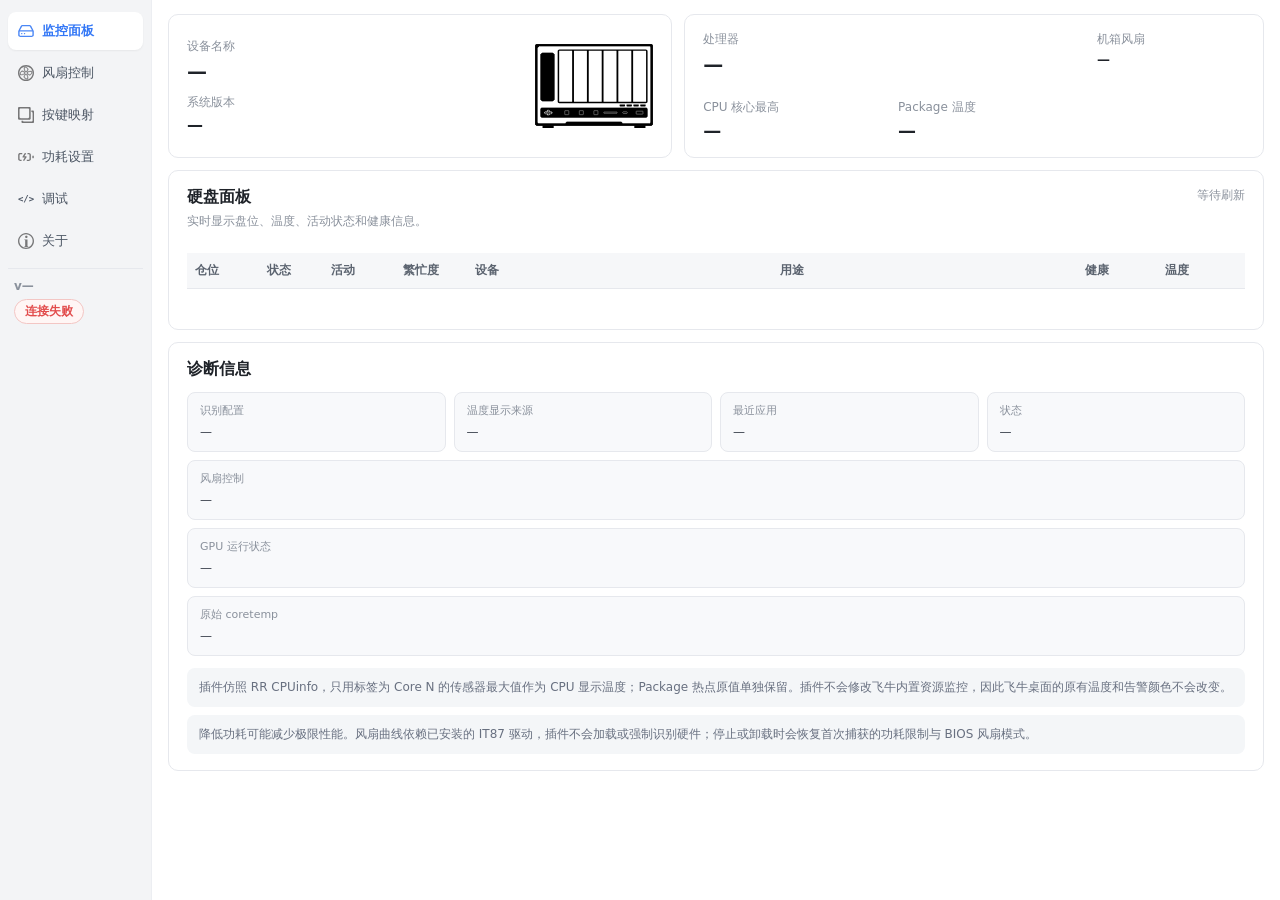
==== commit 9b1fcd0b: "crps: sync tree with upstream main (squash-merged PR #34)" ====
--- a/debian-tui/lanrenbao/ui/styles.css
+++ b/debian-tui/lanrenbao/ui/styles.css
@@ -1334,13 +1334,13 @@
   text-decoration: none;
 }
 
-.about-update-link {
+.about-panel .about-update-link {
   color: #fff;
   border-color: var(--primary);
   background: var(--primary);
 }
 
-.about-update-link:hover {
+.about-panel .about-update-link:hover {
   color: #fff;
   border-color: var(--primary-hover);
   background: var(--primary-hover);
